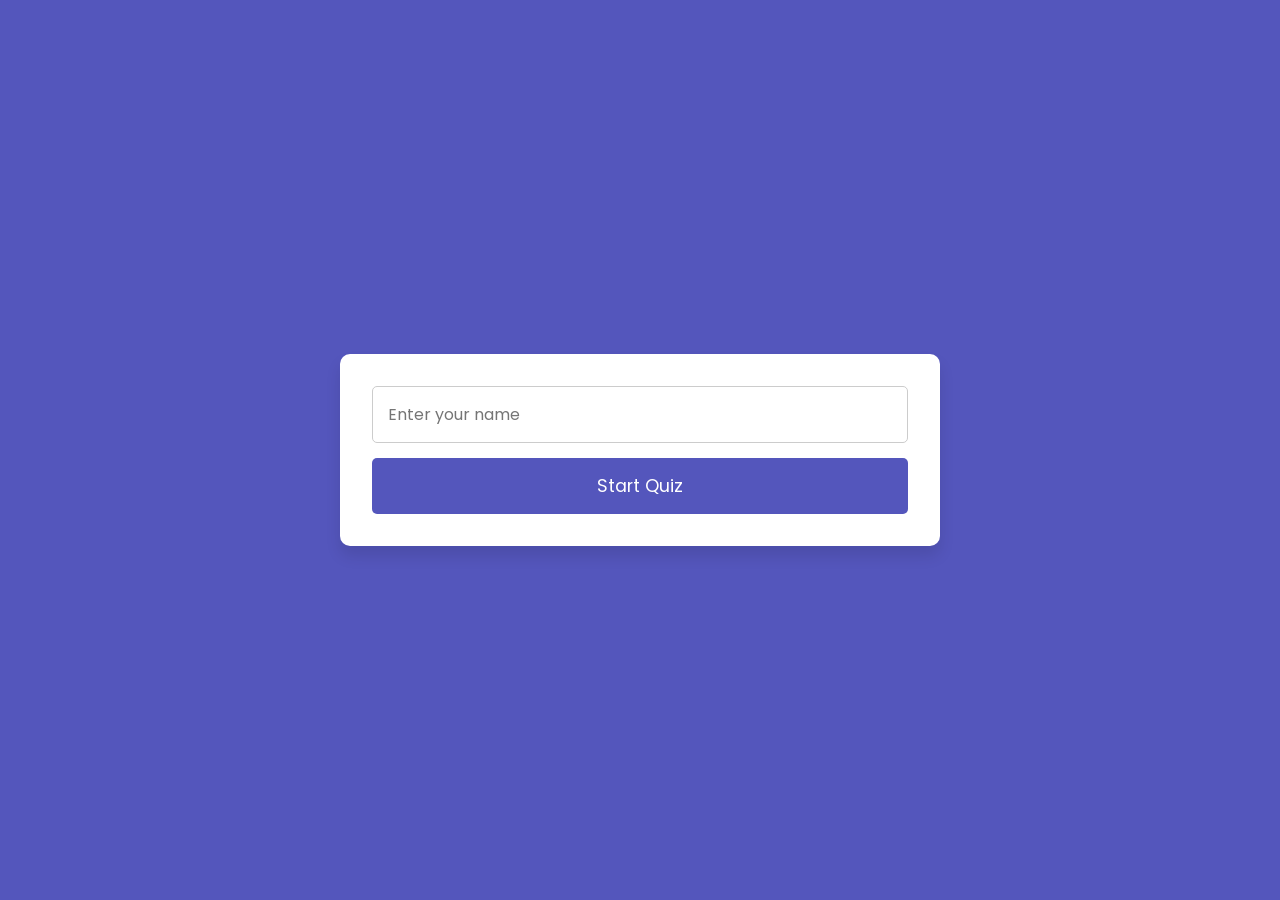
==== index.html @ 9d2011bb "Rename start.html to index.html and update links" ====
<!DOCTYPE html>
<html lang="en">
<head>
    <meta charset="UTF-8">
    <meta name="viewport" content="width=device-width, initial-scale=1.0">
    <meta http-equiv="X-UA-Compatible" content="ie=edge">
    <title>JavaScript Quiz</title>
    
    <!-- style.css -->
    <link rel="stylesheet" href="css/style.css">
</head>
<body>
    <div class="wrapper">
        <div class="welcome_text">
            <form class="welcome_form" name="welcome_form" onsubmit="submitForm(event)">
                <input type="text" name="name" placeholder="Enter your name">
                <button>Start Quiz</button>
            </form>
        </div>
    </div>

    <!-- js -->
    <script src="js/start.js"></script>
</body>
</html>
---- css/style.css ----
@import url('https://fonts.googleapis.com/css2?family=Poppins:wght@400;500;600;700&display=swap');

* {
    margin: 0;
    padding: 0;
    box-sizing: border-box;
    font-family: 'Poppins', sans-serif;
}

body {
    display: flex;
    justify-content: center;
    align-items: center;
    min-height: 100vh;
    background: #5456bc;
}

.wrapper {
    background: #fff;
    border-radius: 10px;
    box-shadow: 0 10px 15px rgba(0, 0, 0, 0.1);
    width: 100%;
    max-width: 600px;
    padding: 2rem;
    margin: 1rem;
}

.welcome_text {
    text-align: center;
}

.welcome_form input {
    width: 100%;
    padding: 15px;
    border: 1px solid #ccc;
    border-radius: 5px;
    margin-bottom: 15px;
    font-size: 1rem;
}

.welcome_form button {
    width: 100%;
    padding: 15px;
    background: #5456bc;
    color: #fff;
    border: none;
    border-radius: 5px;
    font-size: 1.1rem;
    cursor: pointer;
    transition: background 0.3s ease;
}

.welcome_form button:hover {
    background: #3e419b;
}

/* Quiz Page Styles */
.quiz_header {
    display: flex;
    justify-content: space-between;
    align-items: center;
    border-bottom: 1px solid #ddd;
    padding-bottom: 1rem;
    margin-bottom: 1.5rem;
}

.quiz_user h4 {
    font-size: 1.2rem;
    color: #333;
}

.quiz_timer {
    background: #cce5ff;
    padding: 0.5rem 1rem;
    border-radius: 5px;
    color: #004085;
    font-weight: 600;
}

.question_text {
    font-size: 1.3rem;
    font-weight: 600;
    margin-bottom: 1.5rem;
    color: #333;
}

.option_group {
    list-style: none;
}

.option {
    background: aliceblue;
    border: 1px solid #84c5fe;
    border-radius: 5px;
    padding: 12px 15px;
    margin-bottom: 10px;
    cursor: pointer;
    transition: all 0.3s ease;
    display: flex;
    justify-content: space-between;
    align-items: center;
}

.option:hover {
    background: #e2e6ea;
    border-color: #adb5bd;
}

.option.correct {
    background: #d4edda;
    border-color: #c3e6cb;
    color: #155724;
}

.option.incorrect {
    background: #f8d7da;
    border-color: #f5c6cb;
    color: #721c24;
}

.option.disabled {
    pointer-events: none;
}

.btn-next {
    display: block;
    /* Show automatically for now, or hide and show when answered */
    width: 100%;
    padding: 12px;
    background: #5456bc;
    color: white;
    border: none;
    border-radius: 5px;
    font-size: 1rem;
    cursor: pointer;
    margin-top: 1rem;
    opacity: 0.6;
    pointer-events: none;
}

.btn-next.active {
    opacity: 1;
    pointer-events: auto;
}

/* End Page Styles */
.award_icon {
    font-size: 5rem;
    color: #5456bc;
    display: block;
    text-align: center;
    margin-bottom: 1rem;
}

.username {
    text-align: center;
    font-size: 2rem;
    margin-bottom: 0.5rem;
    text-transform: capitalize;
}

.userpoints,
.usertime {
    text-align: center;
    font-size: 1.2rem;
    margin: 0.5rem 0;
    color: #555;
}

.points,
.time_taken {
    font-weight: bold;
    color: #5456bc;
}

.hidden {
    display: none;
}

.btn-play-again {
    width: 100%;
    padding: 15px;
    background: #5456bc;
    color: #fff;
    border: none;
    border-radius: 5px;
    font-size: 1.1rem;
    cursor: pointer;
    margin-top: 20px;
    transition: background 0.3s ease;
}

.btn-play-again:hover {
    background: #3e419b;
}
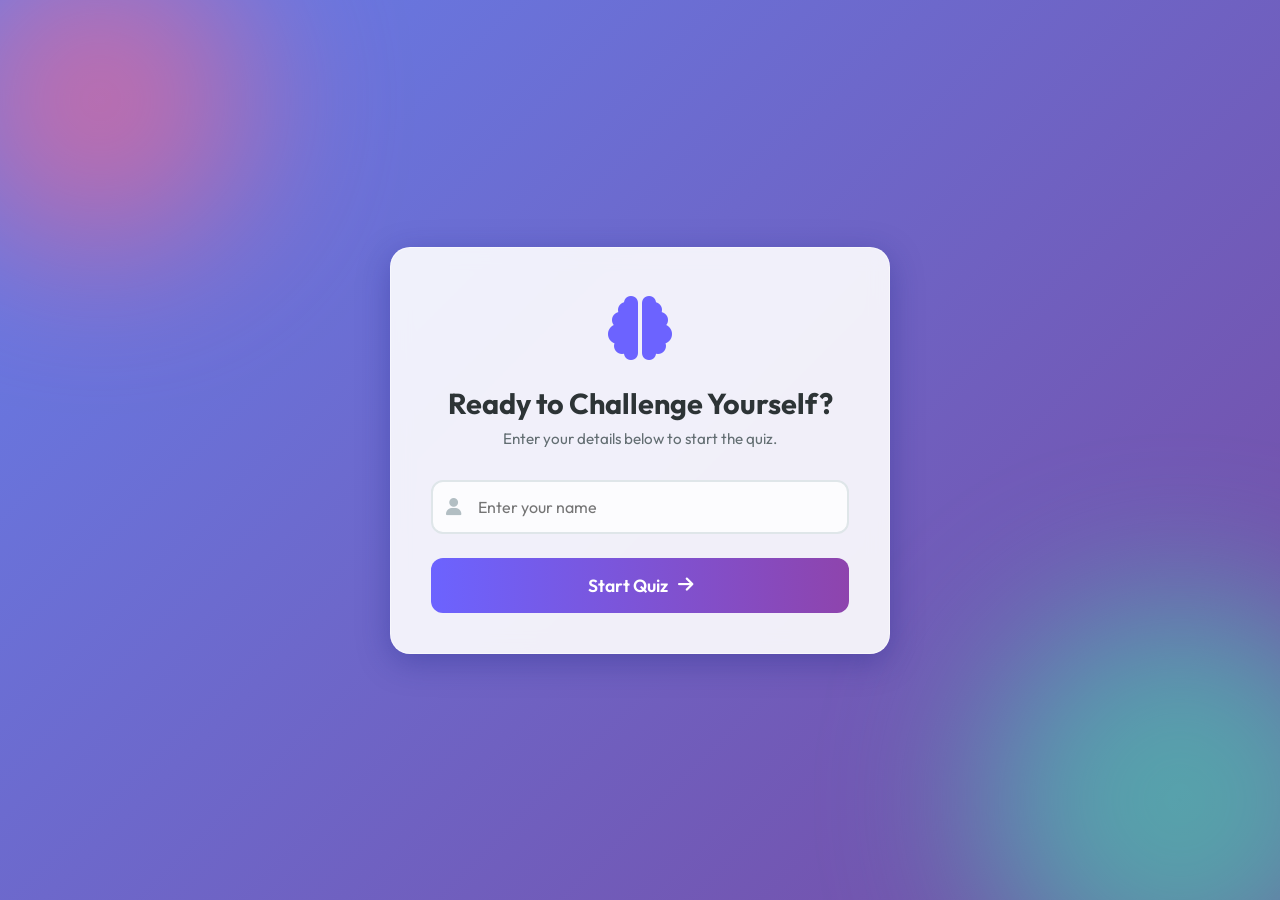
==== commit 0123d556: "feat: Premium UI overhaul and deployment workflow" ====
--- a/index.html
+++ b/index.html
@@ -1,20 +1,35 @@
 <!DOCTYPE html>
 <html lang="en">
+
 <head>
     <meta charset="UTF-8">
     <meta name="viewport" content="width=device-width, initial-scale=1.0">
     <meta http-equiv="X-UA-Compatible" content="ie=edge">
-    <title>JavaScript Quiz</title>
-    
+    <title>JavaScript Quiz | Premium Edition</title>
+
+    <!-- FontAwesome -->
+    <link rel="stylesheet" href="https://cdnjs.cloudflare.com/ajax/libs/font-awesome/6.4.0/css/all.min.css"
+        integrity="sha512-iecdLmaskl7CVkqkXNQ/ZH/XLlvWZOJyj7Yy7tcenmpD1ypASozpmT/E0iPtmFIB46ZmdtAc9eNBvH0H/ZpiBw=="
+        crossorigin="anonymous" referrerpolicy="no-referrer" />
     <!-- style.css -->
     <link rel="stylesheet" href="css/style.css">
 </head>
+
 <body>
-    <div class="wrapper">
+    <div class="background-animation"></div>
+    <div class="wrapper glass-card">
         <div class="welcome_text">
+            <div class="logo-area">
+                <i class="fas fa-brain"></i>
+            </div>
+            <h1>Ready to Challenge Yourself?</h1>
+            <p>Enter your details below to start the quiz.</p>
             <form class="welcome_form" name="welcome_form" onsubmit="submitForm(event)">
-                <input type="text" name="name" placeholder="Enter your name">
-                <button>Start Quiz</button>
+                <div class="input-group">
+                    <i class="fas fa-user"></i>
+                    <input type="text" name="name" placeholder="Enter your name" required autocomplete="off">
+                </div>
+                <button type="submit" class="btn-start">Start Quiz <i class="fas fa-arrow-right"></i></button>
             </form>
         </div>
     </div>
@@ -22,4 +37,5 @@
     <!-- js -->
     <script src="js/start.js"></script>
 </body>
+
 </html>
--- a/css/style.css
+++ b/css/style.css
@@ -1,10 +1,20 @@
-@import url('https://fonts.googleapis.com/css2?family=Poppins:wght@400;500;600;700&display=swap');
+@import url('https://fonts.googleapis.com/css2?family=Outfit:wght@300;400;500;600;700&display=swap');
+
+:root {
+    --primary-color: #6C63FF;
+    --secondary-color: #FF6584;
+    --text-color: #2D3436;
+    --bg-gradient: linear-gradient(135deg, #667eea 0%, #764ba2 100%);
+    --glass-bg: rgba(255, 255, 255, 0.9);
+    --glass-border: rgba(255, 255, 255, 0.5);
+    --shadow: 0 8px 32px 0 rgba(31, 38, 135, 0.37);
+}
 
 * {
     margin: 0;
     padding: 0;
     box-sizing: border-box;
-    font-family: 'Poppins', sans-serif;
+    font-family: 'Outfit', sans-serif;
 }
 
 body {
@@ -12,46 +22,185 @@
     justify-content: center;
     align-items: center;
     min-height: 100vh;
-    background: #5456bc;
-}
-
-.wrapper {
-    background: #fff;
-    border-radius: 10px;
-    box-shadow: 0 10px 15px rgba(0, 0, 0, 0.1);
+    background: var(--bg-gradient);
+    overflow-x: hidden;
+    position: relative;
+}
+
+/* Background Animation */
+.background-animation {
+    position: absolute;
+    top: 0;
+    left: 0;
     width: 100%;
-    max-width: 600px;
-    padding: 2rem;
+    height: 100%;
+    overflow: hidden;
+    z-index: -1;
+}
+
+.background-animation::before,
+.background-animation::after {
+    content: '';
+    position: absolute;
+    border-radius: 50%;
+    filter: blur(80px);
+    opacity: 0.6;
+    animation: float 10s infinite alternate;
+}
+
+.background-animation::before {
+    width: 300px;
+    height: 300px;
+    background: #FF6584;
+    top: -50px;
+    left: -50px;
+}
+
+.background-animation::after {
+    width: 400px;
+    height: 400px;
+    background: #43D9AD;
+    bottom: -100px;
+    right: -100px;
+    animation-delay: -5s;
+}
+
+@keyframes float {
+    0% {
+        transform: translate(0, 0);
+    }
+
+    100% {
+        transform: translate(30px, 50px);
+    }
+}
+
+/* Glass Card */
+.wrapper.glass-card {
+    background: var(--glass-bg);
+    backdrop-filter: blur(10px);
+    -webkit-backdrop-filter: blur(10px);
+    border-radius: 20px;
+    border: 1px solid var(--glass-border);
+    box-shadow: var(--shadow);
+    width: 90%;
+    max-width: 500px;
+    padding: 2.5rem;
     margin: 1rem;
-}
-
+    animation: fadeIn 0.8s ease-out;
+}
+
+@keyframes fadeIn {
+    from {
+        opacity: 0;
+        transform: translateY(20px);
+    }
+
+    to {
+        opacity: 1;
+        transform: translateY(0);
+    }
+}
+
+/* Welcome Page */
 .welcome_text {
     text-align: center;
 }
 
+.logo-area {
+    font-size: 4rem;
+    color: var(--primary-color);
+    margin-bottom: 1rem;
+    animation: bounce 2s infinite;
+}
+
+@keyframes bounce {
+
+    0%,
+    100% {
+        transform: translateY(0);
+    }
+
+    50% {
+        transform: translateY(-10px);
+    }
+}
+
+.welcome_text h1 {
+    font-size: 1.8rem;
+    margin-bottom: 0.5rem;
+    color: var(--text-color);
+}
+
+.welcome_text p {
+    color: #636e72;
+    margin-bottom: 2rem;
+    font-size: 0.95rem;
+}
+
+.input-group {
+    position: relative;
+    margin-bottom: 1.5rem;
+}
+
+.input-group i {
+    position: absolute;
+    left: 15px;
+    top: 50%;
+    transform: translateY(-50%);
+    color: #b2bec3;
+    font-size: 1.1rem;
+    transition: color 0.3s;
+}
+
 .welcome_form input {
     width: 100%;
-    padding: 15px;
-    border: 1px solid #ccc;
-    border-radius: 5px;
-    margin-bottom: 15px;
+    padding: 15px 15px 15px 45px;
+    border: 2px solid #dfe6e9;
+    border-radius: 12px;
     font-size: 1rem;
-}
-
+    outline: none;
+    transition: all 0.3s ease;
+    background: rgba(255, 255, 255, 0.8);
+}
+
+.welcome_form input:focus {
+    border-color: var(--primary-color);
+    box-shadow: 0 0 0 4px rgba(108, 99, 255, 0.1);
+}
+
+.welcome_form input:focus+i {
+    color: var(--primary-color);
+}
+
+.btn-start,
 .welcome_form button {
+    /* Backwards compatibility selector */
     width: 100%;
-    padding: 15px;
-    background: #5456bc;
+    padding: 16px;
+    background: linear-gradient(to right, var(--primary-color), #8e44ad);
     color: #fff;
     border: none;
-    border-radius: 5px;
+    border-radius: 12px;
     font-size: 1.1rem;
+    font-weight: 600;
     cursor: pointer;
-    transition: background 0.3s ease;
-}
-
+    transition: transform 0.2s, box-shadow 0.2s;
+    display: flex;
+    justify-content: center;
+    align-items: center;
+    gap: 10px;
+}
+
+.btn-start:hover,
 .welcome_form button:hover {
-    background: #3e419b;
+    transform: translateY(-2px);
+    box-shadow: 0 5px 15px rgba(108, 99, 255, 0.4);
+}
+
+.btn-start:active,
+.welcome_form button:active {
+    transform: translateY(0);
 }
 
 /* Quiz Page Styles */
@@ -59,137 +208,206 @@
     display: flex;
     justify-content: space-between;
     align-items: center;
-    border-bottom: 1px solid #ddd;
+    border-bottom: 2px solid #f1f2f6;
     padding-bottom: 1rem;
     margin-bottom: 1.5rem;
 }
 
 .quiz_user h4 {
-    font-size: 1.2rem;
-    color: #333;
+    font-size: 1.1rem;
+    color: #2d3436;
+    font-weight: 600;
 }
 
 .quiz_timer {
-    background: #cce5ff;
-    padding: 0.5rem 1rem;
-    border-radius: 5px;
-    color: #004085;
+    background: #fff0f3;
+    padding: 0.6rem 1.2rem;
+    border-radius: 8px;
+    color: var(--secondary-color);
+    font-weight: 700;
+    display: flex;
+    align-items: center;
+    gap: 8px;
+    box-shadow: inset 0 2px 4px rgba(0, 0, 0, 0.05);
+}
+
+.question_text {
+    font-size: 1.4rem;
     font-weight: 600;
-}
-
-.question_text {
-    font-size: 1.3rem;
-    font-weight: 600;
-    margin-bottom: 1.5rem;
-    color: #333;
+    margin-bottom: 2rem;
+    color: var(--text-color);
+    line-height: 1.4;
 }
 
 .option_group {
-    list-style: none;
+    display: flex;
+    flex-direction: column;
+    gap: 12px;
 }
 
 .option {
-    background: aliceblue;
-    border: 1px solid #84c5fe;
-    border-radius: 5px;
-    padding: 12px 15px;
-    margin-bottom: 10px;
+    background: #f8f9fa;
+    border: 2px solid transparent;
+    border-radius: 12px;
+    padding: 16px 20px;
     cursor: pointer;
     transition: all 0.3s ease;
     display: flex;
     justify-content: space-between;
     align-items: center;
+    font-weight: 500;
+    color: #2d3436;
+    position: relative;
+    overflow: hidden;
 }
 
 .option:hover {
-    background: #e2e6ea;
-    border-color: #adb5bd;
+    background: #eef1f5;
+    transform: translateX(5px);
 }
 
 .option.correct {
-    background: #d4edda;
-    border-color: #c3e6cb;
-    color: #155724;
+    background: #e3f9e5;
+    border-color: #2ecc71;
+    color: #218c53;
 }
 
 .option.incorrect {
-    background: #f8d7da;
-    border-color: #f5c6cb;
-    color: #721c24;
+    background: #ffe3e6;
+    border-color: #ff7675;
+    color: #d63031;
+    animation: shake 0.4s;
+}
+
+@keyframes shake {
+
+    0%,
+    100% {
+        transform: translateX(0);
+    }
+
+    25% {
+        transform: translateX(-5px);
+    }
+
+    75% {
+        transform: translateX(5px);
+    }
 }
 
 .option.disabled {
     pointer-events: none;
+    opacity: 0.7;
 }
 
 .btn-next {
-    display: block;
-    /* Show automatically for now, or hide and show when answered */
     width: 100%;
-    padding: 12px;
-    background: #5456bc;
+    padding: 16px;
+    background: var(--primary-color);
     color: white;
     border: none;
-    border-radius: 5px;
+    border-radius: 12px;
     font-size: 1rem;
+    font-weight: 600;
     cursor: pointer;
-    margin-top: 1rem;
-    opacity: 0.6;
+    margin-top: 1.5rem;
+    opacity: 0;
+    transform: translateY(10px);
+    transition: all 0.3s ease;
     pointer-events: none;
 }
 
 .btn-next.active {
     opacity: 1;
+    transform: translateY(0);
     pointer-events: auto;
 }
 
 /* End Page Styles */
 .award_icon {
-    font-size: 5rem;
-    color: #5456bc;
+    font-size: 6rem;
+    color: #f1c40f;
     display: block;
     text-align: center;
-    margin-bottom: 1rem;
+    margin-bottom: 1.5rem;
+    animation: popIn 0.6s cubic-bezier(0.175, 0.885, 0.32, 1.275);
+}
+
+@keyframes popIn {
+    from {
+        transform: scale(0);
+        opacity: 0;
+    }
+
+    to {
+        transform: scale(1);
+        opacity: 1;
+    }
 }
 
 .username {
     text-align: center;
-    font-size: 2rem;
+    font-size: 2.2rem;
     margin-bottom: 0.5rem;
+    color: var(--text-color);
     text-transform: capitalize;
+}
+
+.score-card {
+    background: #f8f9fa;
+    border-radius: 12px;
+    padding: 1.5rem;
+    margin: 1.5rem 0;
+    text-align: center;
 }
 
 .userpoints,
 .usertime {
-    text-align: center;
-    font-size: 1.2rem;
+    font-size: 1.1rem;
+    color: #636e72;
     margin: 0.5rem 0;
-    color: #555;
 }
 
 .points,
 .time_taken {
-    font-weight: bold;
-    color: #5456bc;
-}
-
-.hidden {
-    display: none;
+    font-weight: 800;
+    color: var(--primary-color);
+    font-size: 1.3rem;
 }
 
 .btn-play-again {
     width: 100%;
-    padding: 15px;
-    background: #5456bc;
+    padding: 16px;
+    background: var(--primary-color);
     color: #fff;
     border: none;
-    border-radius: 5px;
+    border-radius: 12px;
     font-size: 1.1rem;
+    font-weight: 600;
     cursor: pointer;
-    margin-top: 20px;
-    transition: background 0.3s ease;
+    transition: all 0.3s ease;
+    display: flex;
+    justify-content: center;
+    align-items: center;
+    gap: 10px;
 }
 
 .btn-play-again:hover {
-    background: #3e419b;
+    background: #5f55e0;
+    transform: translateY(-2px);
+    box-shadow: 0 5px 15px rgba(108, 99, 255, 0.4);
+}
+
+/* Responsive */
+@media (max-width: 500px) {
+    .wrapper.glass-card {
+        margin: 0;
+        width: 100%;
+        min-height: 100vh;
+        border-radius: 0;
+        border: none;
+        display: flex;
+        flex-direction: column;
+        justify-content: center;
+    }
 }
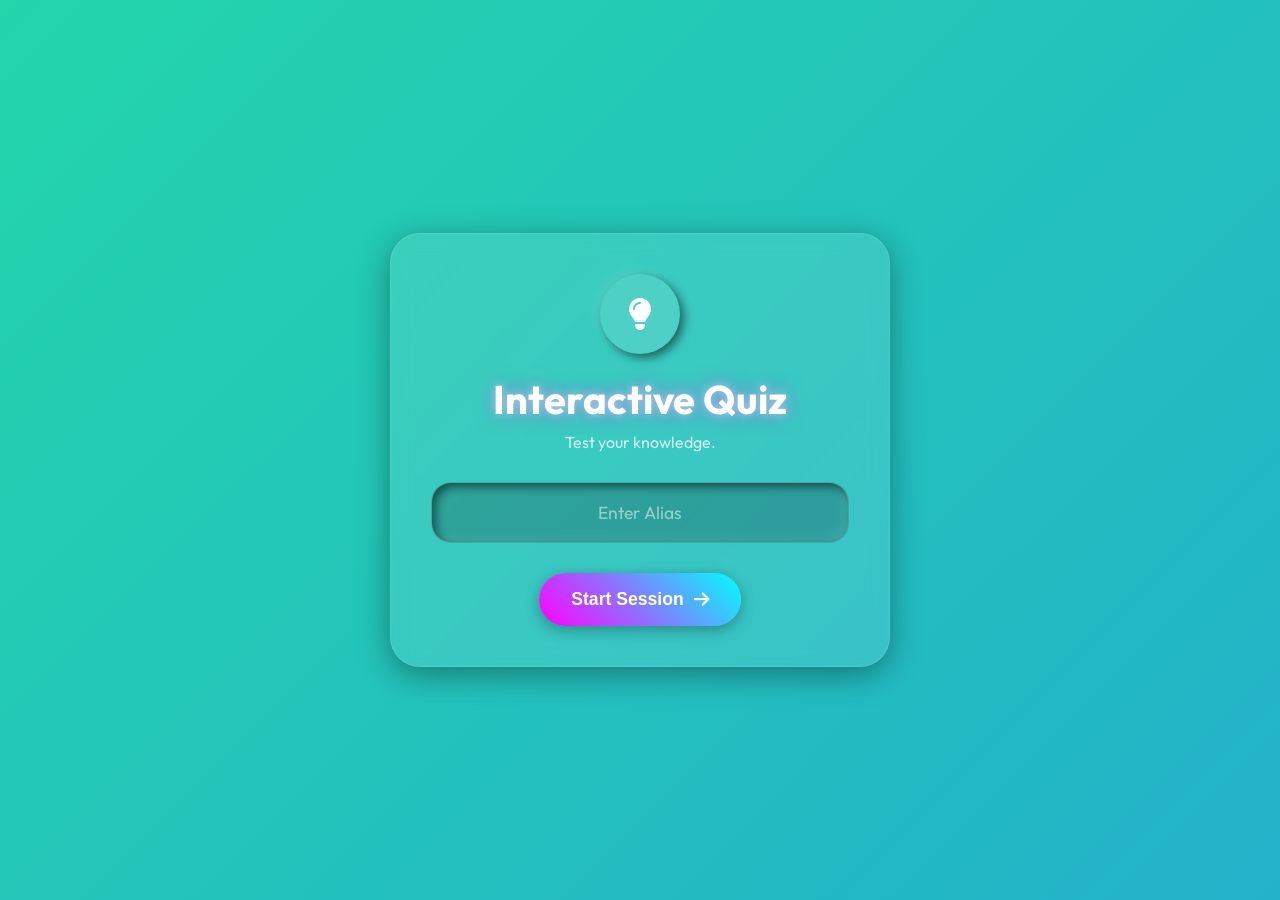
==== commit c5565e1d: "feat(ui): implement party theme and refactor" ====
--- a/index.html
+++ b/index.html
@@ -4,38 +4,139 @@
 <head>
     <meta charset="UTF-8">
     <meta name="viewport" content="width=device-width, initial-scale=1.0">
-    <meta http-equiv="X-UA-Compatible" content="ie=edge">
-    <title>JavaScript Quiz | Premium Edition</title>
-
-    <!-- FontAwesome -->
-    <link rel="stylesheet" href="https://cdnjs.cloudflare.com/ajax/libs/font-awesome/6.4.0/css/all.min.css"
-        integrity="sha512-iecdLmaskl7CVkqkXNQ/ZH/XLlvWZOJyj7Yy7tcenmpD1ypASozpmT/E0iPtmFIB46ZmdtAc9eNBvH0H/ZpiBw=="
-        crossorigin="anonymous" referrerpolicy="no-referrer" />
-    <!-- style.css -->
+    <title>NeuQuiz | Premium Edition</title>
+    <!-- Fonts -->
+    <link href="https://fonts.googleapis.com/css2?family=Outfit:wght@300;400;500;700&display=swap" rel="stylesheet">
+    <!-- Icons -->
+    <link rel="stylesheet" href="https://cdnjs.cloudflare.com/ajax/libs/font-awesome/6.4.0/css/all.min.css" />
+    <!-- Styles -->
     <link rel="stylesheet" href="css/style.css">
 </head>
 
 <body>
-    <div class="background-animation"></div>
-    <div class="wrapper glass-card">
-        <div class="welcome_text">
-            <div class="logo-area">
-                <i class="fas fa-brain"></i>
+
+    <div class="background-mesh"></div>
+
+    <main class="app-container">
+
+        <!-- View 1: Start Screen -->
+        <section id="view-start" class="view active-view">
+            <div class="glass-card entrance-card">
+                <div class="logo-area">
+                    <div class="neu-icon-large">
+                        <i class="fas fa-lightbulb"></i>
+                    </div>
+                    <h1>Interactive Quiz</h1>
+                    <p>Test your knowledge.</p>
+                </div>
+
+                <div class="input-area">
+                    <div class="neu-input-group">
+                        <input type="text" id="username" placeholder="Enter Alias" autocomplete="off">
+                        <span class="focus-border"></span>
+                    </div>
+                </div>
+
+                <button id="btn-start" class="neu-btn primary">
+                    <span>Start Session</span>
+                    <i class="fas fa-arrow-right"></i>
+                </button>
             </div>
-            <h1>Ready to Challenge Yourself?</h1>
-            <p>Enter your details below to start the quiz.</p>
-            <form class="welcome_form" name="welcome_form" onsubmit="submitForm(event)">
-                <div class="input-group">
-                    <i class="fas fa-user"></i>
-                    <input type="text" name="name" placeholder="Enter your name" required autocomplete="off">
+        </section>
+
+        <!-- View 2: Quiz HUD & Question -->
+        <section id="view-quiz" class="view hidden">
+            <!-- Header / HUD -->
+            <header class="quiz-header glass-bar">
+                <div class="brand">
+                    <i class="fas fa-lightbulb"></i>
+                    <span>Interactive Quiz</span>
                 </div>
-                <button type="submit" class="btn-start">Start Quiz <i class="fas fa-arrow-right"></i></button>
-            </form>
-        </div>
-    </div>
 
-    <!-- js -->
-    <script src="js/start.js"></script>
+                <div class="timer-container">
+                    <svg class="timer-svg" viewBox="0 0 100 100">
+                        <circle class="timer-bg" cx="50" cy="50" r="45"></circle>
+                        <circle class="timer-progress" cx="50" cy="50" r="45"></circle>
+                    </svg>
+                    <span id="timer-text">30</span>
+                </div>
+
+                <div class="score-pill neu-inset">
+                    <span class="label">Score</span>
+                    <span id="score-val">0</span>
+                </div>
+            </header>
+
+            <div class="quiz-content">
+                <div class="question-card glass-card">
+                    <div class="progress-indicator">
+                        <span id="q-current">1</span>
+                        <span class="divider">/</span>
+                        <span id="q-total">30</span>
+                    </div>
+                    <h2 id="question-text">Loading Question...</h2>
+                </div>
+
+                <div class="options-grid" id="options-container">
+                    <!-- Options injected here -->
+                </div>
+            </div>
+
+            <footer class="quiz-footer">
+                <button id="btn-next" class="neu-btn secondary hidden">
+                    <span>Next Question</span>
+                    <i class="fas fa-chevron-right"></i>
+                </button>
+            </footer>
+        </section>
+
+        <!-- View 3: Leaderboard -->
+        <section id="view-leaderboard" class="view hidden">
+            <div class="glass-card wide-card">
+                <div class="result-header">
+                    <div class="neu-icon-large success-glow">
+                        <i class="fas fa-trophy"></i>
+                    </div>
+                    <h2>Session Complete</h2>
+                    <p class="subtitle">Great effort, <span id="final-user">Player</span></p>
+                </div>
+
+                <div class="stats-row">
+                    <div class="stat-box neu-inset">
+                        <span class="label">Total Score</span>
+                        <span class="value" id="final-score">0</span>
+                    </div>
+                    <div class="stat-box neu-inset">
+                        <span class="label">Accuracy</span>
+                        <span class="value" id="final-accuracy">0%</span>
+                    </div>
+                    <div class="stat-box neu-inset">
+                        <span class="label">Time Bonus</span>
+                        <span class="value" id="final-timebonus">0</span>
+                    </div>
+                </div>
+
+                <div class="leaderboard-list neu-inset-deep">
+                    <h3>Top Performers</h3>
+                    <ul id="leaderboard-list">
+                        <!-- List items injected -->
+                    </ul>
+                </div>
+
+                <div class="action-row">
+                    <button id="btn-restart" class="neu-btn primary">
+                        <i class="fas fa-redo"></i>
+                        <span>Replay</span>
+                    </button>
+                </div>
+            </div>
+        </section>
+
+    </main>
+
+    <!-- Unified Logic -->
+    <script src="js/questions.js"></script>
+    <script src="js/app.js"></script>
 </body>
 
 </html>
--- a/css/style.css
+++ b/css/style.css
@@ -1,413 +1,673 @@
-@import url('https://fonts.googleapis.com/css2?family=Outfit:wght@300;400;500;600;700&display=swap');
-
 :root {
-    --primary-color: #6C63FF;
-    --secondary-color: #FF6584;
-    --text-color: #2D3436;
-    --bg-gradient: linear-gradient(135deg, #667eea 0%, #764ba2 100%);
-    --glass-bg: rgba(255, 255, 255, 0.9);
-    --glass-border: rgba(255, 255, 255, 0.5);
-    --shadow: 0 8px 32px 0 rgba(31, 38, 135, 0.37);
+    /* Palette: Soft Modern/Future */
+    --bg-color: #e0e5ec;
+    --text-main: #4a5568;
+    --text-light: #a0aec0;
+
+    --primary: #667eea;
+    --primary-dark: #5a67d8;
+    --accent: #f687b3;
+
+    --success: #48bb78;
+    --danger: #f56565;
+
+    /* Neumorphism Shadows */
+    --shadow-light: -9px -9px 16px rgba(255, 255, 255, 0.6);
+    --shadow-dark: 9px 9px 16px rgba(163, 177, 198, 0.6);
+    --shadow-inset: inset 6px 6px 10px 0 rgba(163, 177, 198, 0.7),
+        inset -6px -6px 10px 0 rgba(255, 255, 255, 0.8);
+
+    /* Glass */
+    --glass-bg: rgba(255, 255, 255, 0.35);
+    --glass-border: 1px solid rgba(255, 255, 255, 0.4);
+    --glass-blur: blur(12px);
+
+    /* Font */
+    --font-stack: 'Outfit', sans-serif;
 }
 
 * {
     margin: 0;
     padding: 0;
     box-sizing: border-box;
-    font-family: 'Outfit', sans-serif;
+    user-select: none;
+    -webkit-tap-highlight-color: transparent;
 }
 
 body {
+    font-family: var(--font-stack);
+    background-color: var(--bg-color);
+    color: var(--text-main);
+    overflow: hidden;
+    /* App feel */
+    height: 100vh;
     display: flex;
     justify-content: center;
     align-items: center;
-    min-height: 100vh;
-    background: var(--bg-gradient);
-    overflow-x: hidden;
-    position: relative;
-}
-
-/* Background Animation */
-.background-animation {
-    position: absolute;
+}
+
+/* Background Mesh */
+.background-mesh {
+    position: fixed;
     top: 0;
     left: 0;
     width: 100%;
     height: 100%;
+    z-index: -1;
+    background: radial-gradient(circle at 10% 20%, rgba(102, 126, 234, 0.15) 0%, transparent 40%),
+        radial-gradient(circle at 90% 80%, rgba(246, 135, 179, 0.15) 0%, transparent 40%);
+    pointer-events: none;
+}
+
+/* --- Common Components --- */
+
+/* Neumorphic Button */
+.neu-btn {
+    border: none;
+    outline: none;
+    background: var(--bg-color);
+    box-shadow: var(--shadow-dark), var(--shadow-light);
+    border-radius: 50px;
+    padding: 16px 32px;
+    font-size: 1.1rem;
+    font-weight: 600;
+    color: var(--primary);
+    cursor: pointer;
+    transition: all 0.3s cubic-bezier(0.4, 0, 0.2, 1);
+    display: inline-flex;
+    align-items: center;
+    justify-content: center;
+    gap: 10px;
+    position: relative;
     overflow: hidden;
-    z-index: -1;
-}
-
-.background-animation::before,
-.background-animation::after {
-    content: '';
+}
+
+.neu-btn:hover {
+    transform: translateY(-2px);
+    color: var(--primary-dark);
+}
+
+.neu-btn:active {
+    box-shadow: var(--shadow-inset);
+    transform: translateY(1px);
+}
+
+.neu-btn.primary {
+    color: var(--primary);
+}
+
+.neu-btn.secondary {
+    font-size: 1rem;
+    padding: 14px 28px;
+}
+
+/* Neumorphic Input */
+.neu-input-group {
+    position: relative;
+    width: 100%;
+}
+
+.neu-input-group input {
+    width: 100%;
+    padding: 18px 24px;
+    border-radius: 20px;
+    border: none;
+    background: var(--bg-color);
+    box-shadow: var(--shadow-inset);
+    color: var(--text-main);
+    font-family: var(--font-stack);
+    font-size: 1.1rem;
+    outline: none;
+    text-align: center;
+    transition: all 0.3s ease;
+}
+
+.neu-input-group input::placeholder {
+    color: var(--text-light);
+}
+
+.neu-input-group input:focus {
+    box-shadow: inset 4px 4px 8px rgba(163, 177, 198, 0.6),
+        inset -4px -4px 8px rgba(255, 255, 255, 0.8),
+        0 0 0 2px rgba(102, 126, 234, 0.1);
+}
+
+/* Glass Card */
+.glass-card {
+    background: var(--glass-bg);
+    backdrop-filter: var(--glass-blur);
+    -webkit-backdrop-filter: var(--glass-blur);
+    border: var(--glass-border);
+    border-radius: 30px;
+    box-shadow: 0 20px 40px rgba(0, 0, 0, 0.05);
+    /* Soft float */
+    padding: 40px;
+    text-align: center;
+    width: 100%;
+    max-width: 500px;
+}
+
+.neu-inset {
+    border-radius: 12px;
+    background: var(--bg-color);
+    box-shadow: var(--shadow-inset);
+    padding: 15px;
+    text-align: center;
+}
+
+/* Icons container */
+.neu-icon-large {
+    width: 80px;
+    height: 80px;
+    border-radius: 50%;
+    background: var(--bg-color);
+    box-shadow: var(--shadow-dark), var(--shadow-light);
+    display: flex;
+    align-items: center;
+    justify-content: center;
+    font-size: 2rem;
+    color: var(--primary);
+    margin: 0 auto 20px;
+}
+
+.success-glow {
+    color: var(--success);
+    text-shadow: 0 0 15px rgba(72, 187, 120, 0.4);
+}
+
+/* --- Layout Managers --- */
+
+.app-container {
+    width: 100vw;
+    height: 100vh;
+    position: relative;
+    display: flex;
+    justify-content: center;
+    align-items: center;
+}
+
+.view {
     position: absolute;
+    width: 100%;
+    height: 100%;
+    display: flex;
+    flex-direction: column;
+    align-items: center;
+    justify-content: center;
+    opacity: 0;
+    pointer-events: none;
+    transition: opacity 0.4s ease;
+    z-index: 0;
+    padding: 20px;
+}
+
+.view.active-view {
+    opacity: 1;
+    pointer-events: all;
+    z-index: 10;
+}
+
+.hidden {
+    display: none !important;
+}
+
+/* --- Specific Views --- */
+
+/* Start View */
+.entrance-card h1 {
+    font-size: 2.5rem;
+    margin-bottom: 0.5rem;
+    background: linear-gradient(135deg, var(--primary), var(--accent));
+    -webkit-background-clip: text;
+    background-clip: text;
+    -webkit-text-fill-color: transparent;
+}
+
+.entrance-card p {
+    color: var(--text-light);
+    margin-bottom: 30px;
+}
+
+.input-area {
+    margin-bottom: 30px;
+}
+
+/* Quiz View */
+#view-quiz {
+    justify-content: flex-start;
+    padding-top: 80px;
+    /* Space for Header */
+}
+
+.quiz-header {
+    position: absolute;
+    top: 20px;
+    left: 50%;
+    transform: translateX(-50%);
+    width: 90%;
+    max-width: 800px;
+    padding: 15px 30px;
+    border-radius: 50px;
+    background: var(--glass-bg);
+    backdrop-filter: var(--glass-blur);
+    border: var(--glass-border);
+    display: flex;
+    justify-content: space-between;
+    align-items: center;
+    z-index: 100;
+}
+
+.brand {
+    display: flex;
+    align-items: center;
+    gap: 10px;
+    font-weight: 700;
+    color: var(--primary);
+}
+
+.score-pill {
+    min-width: 100px;
+    display: flex;
+    justify-content: space-between;
+    padding: 10px 20px;
+}
+
+.timer-container {
+    position: relative;
+    width: 60px;
+    height: 60px;
+}
+
+.timer-svg {
+    width: 100%;
+    height: 100%;
+    transform: rotate(-90deg);
+}
+
+.timer-bg {
+    fill: none;
+    stroke: rgba(0, 0, 0, 0.05);
+    stroke-width: 6;
+}
+
+.timer-progress {
+    fill: none;
+    stroke: var(--primary);
+    stroke-width: 6;
+    stroke-dasharray: 283;
+    stroke-dashoffset: 0;
+    transition: stroke-dashoffset 1s linear, stroke 0.3s ease;
+}
+
+#timer-text {
+    position: absolute;
+    top: 50%;
+    left: 50%;
+    transform: translate(-50%, -50%);
+    font-weight: 700;
+    font-size: 1.1rem;
+    color: var(--text-main);
+}
+
+.quiz-content {
+    width: 100%;
+    max-width: 800px;
+    display: flex;
+    flex-direction: column;
+    gap: 30px;
+    margin-top: 60px;
+    /* Increased from 20px */
+}
+
+.question-card {
+    max-width: 100%;
+    text-align: left;
+    padding: 30px;
+}
+
+.progress-indicator {
+    display: inline-block;
+    font-size: 0.9rem;
+    color: var(--text-light);
+    margin-bottom: 15px;
+    font-weight: 600;
+}
+
+#question-text {
+    font-size: 1.5rem;
+    line-height: 1.4;
+}
+
+.options-grid {
+    display: grid;
+    grid-template-columns: 1fr 1fr;
+    gap: 20px;
+    width: 100%;
+}
+
+.option-card {
+    background: var(--bg-color);
+    box-shadow: var(--shadow-dark), var(--shadow-light);
+    border-radius: 20px;
+    padding: 20px;
+    cursor: pointer;
+    transition: all 0.2s cubic-bezier(0.4, 0, 0.2, 1);
+    position: relative;
+    border: 2px solid transparent;
+    display: flex;
+    align-items: center;
+    justify-content: flex-start;
+}
+
+.option-card:hover {
+    transform: translateY(-3px);
+    color: var(--primary);
+}
+
+.option-card.selected {
+    box-shadow: var(--shadow-inset);
+    border-color: var(--primary);
+    transform: translateY(1px);
+}
+
+.option-card.correct {
+    box-shadow: var(--shadow-inset);
+    border-color: var(--success);
+    color: var(--success);
+}
+
+.option-card.wrong {
+    box-shadow: var(--shadow-inset);
+    border-color: var(--danger);
+    color: var(--danger);
+    opacity: 0.7;
+}
+
+.option-marker {
+    width: 30px;
+    height: 30px;
     border-radius: 50%;
-    filter: blur(80px);
-    opacity: 0.6;
-    animation: float 10s infinite alternate;
-}
-
-.background-animation::before {
-    width: 300px;
-    height: 300px;
-    background: #FF6584;
-    top: -50px;
-    left: -50px;
-}
-
-.background-animation::after {
-    width: 400px;
-    height: 400px;
-    background: #43D9AD;
-    bottom: -100px;
-    right: -100px;
-    animation-delay: -5s;
+    background: rgba(0, 0, 0, 0.05);
+    margin-right: 15px;
+    display: flex;
+    align-items: center;
+    justify-content: center;
+    font-size: 0.8rem;
+    font-weight: 700;
+    transition: all 0.2s ease;
+}
+
+.option-card:hover .option-marker {
+    background: var(--primary);
+    color: #fff;
+}
+
+.option-card.correct .option-marker {
+    background: var(--success);
+    color: #fff;
+}
+
+.option-card.wrong .option-marker {
+    background: var(--danger);
+    color: #fff;
+}
+
+.quiz-footer {
+    width: 100%;
+    max-width: 800px;
+    display: flex;
+    justify-content: flex-end;
+    margin-top: 20px;
+    height: 60px;
+    /* Reserve space */
+}
+
+/* Leaderboard */
+.wide-card {
+    max-width: 700px;
+}
+
+.stats-row {
+    display: flex;
+    justify-content: center;
+    gap: 20px;
+    margin: 30px 0;
+}
+
+.stat-box {
+    flex: 1;
+    display: flex;
+    flex-direction: column;
+    gap: 5px;
+}
+
+.stat-box .label {
+    font-size: 0.8rem;
+    color: var(--text-light);
+}
+
+.stat-box .value {
+    font-size: 1.4rem;
+    font-weight: 700;
+    color: var(--primary);
+}
+
+.leaderboard-list {
+    text-align: left;
+    max-height: 250px;
+    overflow-y: auto;
+    margin-bottom: 30px;
+    padding: 20px;
+}
+
+.leaderboard-list h3 {
+    font-size: 0.9rem;
+    color: var(--text-light);
+    margin-bottom: 10px;
+    text-transform: uppercase;
+    letter-spacing: 1px;
+}
+
+#leaderboard-list {
+    list-style: none;
+}
+
+.lb-item {
+    display: flex;
+    justify-content: space-between;
+    padding: 10px 0;
+    border-bottom: 1px solid rgba(0, 0, 0, 0.05);
+    font-size: 1rem;
+}
+
+.lb-item:last-child {
+    border-bottom: none;
+}
+
+.lb-item.highlight {
+    color: var(--primary);
+    font-weight: 700;
+}
+
+/* Animations */
+@keyframes fadeInUp {
+    from {
+        opacity: 0;
+        transform: translate3d(0, 20px, 0);
+    }
+
+    to {
+        opacity: 1;
+        transform: translate3d(0, 0, 0);
+    }
 }
 
 @keyframes float {
     0% {
-        transform: translate(0, 0);
-    }
-
-    100% {
-        transform: translate(30px, 50px);
-    }
-}
-
-/* Glass Card */
-.wrapper.glass-card {
-    background: var(--glass-bg);
-    backdrop-filter: blur(10px);
-    -webkit-backdrop-filter: blur(10px);
-    border-radius: 20px;
-    border: 1px solid var(--glass-border);
-    box-shadow: var(--shadow);
-    width: 90%;
-    max-width: 500px;
-    padding: 2.5rem;
-    margin: 1rem;
-    animation: fadeIn 0.8s ease-out;
-}
-
-@keyframes fadeIn {
-    from {
-        opacity: 0;
-        transform: translateY(20px);
-    }
-
-    to {
-        opacity: 1;
-        transform: translateY(0);
-    }
-}
-
-/* Welcome Page */
-.welcome_text {
-    text-align: center;
-}
-
-.logo-area {
-    font-size: 4rem;
-    color: var(--primary-color);
-    margin-bottom: 1rem;
-    animation: bounce 2s infinite;
-}
-
-@keyframes bounce {
-
-    0%,
-    100% {
-        transform: translateY(0);
+        transform: translateY(0px);
     }
 
     50% {
         transform: translateY(-10px);
     }
-}
-
-.welcome_text h1 {
-    font-size: 1.8rem;
-    margin-bottom: 0.5rem;
-    color: var(--text-color);
-}
-
-.welcome_text p {
-    color: #636e72;
-    margin-bottom: 2rem;
-    font-size: 0.95rem;
-}
-
-.input-group {
-    position: relative;
-    margin-bottom: 1.5rem;
-}
-
-.input-group i {
-    position: absolute;
-    left: 15px;
-    top: 50%;
-    transform: translateY(-50%);
-    color: #b2bec3;
-    font-size: 1.1rem;
-    transition: color 0.3s;
-}
-
-.welcome_form input {
-    width: 100%;
-    padding: 15px 15px 15px 45px;
-    border: 2px solid #dfe6e9;
-    border-radius: 12px;
-    font-size: 1rem;
-    outline: none;
-    transition: all 0.3s ease;
-    background: rgba(255, 255, 255, 0.8);
-}
-
-.welcome_form input:focus {
-    border-color: var(--primary-color);
-    box-shadow: 0 0 0 4px rgba(108, 99, 255, 0.1);
-}
-
-.welcome_form input:focus+i {
-    color: var(--primary-color);
-}
-
-.btn-start,
-.welcome_form button {
-    /* Backwards compatibility selector */
-    width: 100%;
-    padding: 16px;
-    background: linear-gradient(to right, var(--primary-color), #8e44ad);
+
+    100% {
+        transform: translateY(0px);
+    }
+}
+
+.question-card {
+    animation: fadeInUp 0.6s ease-out;
+}
+
+.option-card {
+    animation: fadeInUp 0.6s ease-out backwards;
+}
+
+.option-card:nth-child(1) {
+    animation-delay: 0.1s;
+}
+
+.option-card:nth-child(2) {
+    animation-delay: 0.2s;
+}
+
+.option-card:nth-child(3) {
+    animation-delay: 0.3s;
+}
+
+.option-card:nth-child(4) {
+    animation-delay: 0.4s;
+}
+
+.neu-icon-large i {
+    animation: float 3s ease-in-out infinite;
+}
+
+/* Responsive */
+@media (max-width: 768px) {
+    .options-grid {
+        grid-template-columns: 1fr;
+    }
+
+    .quiz-header {
+        width: 100%;
+        border-radius: 0;
+        top: 0;
+        left: 0;
+        transform: none;
+        padding: 15px 20px;
+    }
+
+    #view-quiz {
+        padding-top: 100px;
+        /* Ensure space for fixed header */
+        justify-content: center;
+        /* Force center on mobile too */
+    }
+
+    .glass-card {
+        padding: 25px;
+        width: 95%;
+        /* Use full width on mobile */
+    }
+
+    .neu-btn {
+        padding: 14px 24px;
+        /* Slightly smaller touch targets */
+    }
+}
+
+/* --- Party Theme (Dashboard Only) --- */
+#view-start {
+    /* Override Variables for Party Mode */
+    --bg-color: #2D1B4E;
+    --text-main: #FFFFFF;
+    --text-light: #E0E0E0;
+    --primary: #FF00FF;
+    /* Neon Magenta */
+    --primary-dark: #cc00cc;
+    --accent: #00FFFF;
+    /* Neon Cyan */
+
+    /* Dark Mode Neumorphism */
+    --shadow-light: -4px -4px 10px rgba(255, 255, 255, 0.1);
+    --shadow-dark: 4px 4px 10px rgba(0, 0, 0, 0.5);
+    --shadow-inset: inset 4px 4px 10px rgba(0, 0, 0, 0.5), inset -4px -4px 10px rgba(255, 255, 255, 0.1);
+
+    /* Party Background */
+    background: linear-gradient(-45deg, #ee7752, #e73c7e, #23a6d5, #23d5ab);
+    background-size: 400% 400%;
+    animation: gradientBG 15s ease infinite;
+
+    /* Ensure opacity handling works */
+    opacity: 0;
+    transition: opacity 0.4s ease;
+}
+
+#view-start.active-view {
+    opacity: 1;
+}
+
+@keyframes gradientBG {
+    0% {
+        background-position: 0% 50%;
+    }
+
+    50% {
+        background-position: 100% 50%;
+    }
+
+    100% {
+        background-position: 0% 50%;
+    }
+}
+
+/* Party Specific Component Overrides */
+#view-start .entrance-card {
+    background: rgba(255, 255, 255, 0.1);
+    backdrop-filter: blur(10px);
+    border: 1px solid rgba(255, 255, 255, 0.1);
+    box-shadow: 0 8px 32px 0 rgba(0, 0, 0, 0.37);
+}
+
+#view-start h1 {
     color: #fff;
-    border: none;
-    border-radius: 12px;
-    font-size: 1.1rem;
-    font-weight: 600;
-    cursor: pointer;
-    transition: transform 0.2s, box-shadow 0.2s;
-    display: flex;
-    justify-content: center;
-    align-items: center;
-    gap: 10px;
-}
-
-.btn-start:hover,
-.welcome_form button:hover {
-    transform: translateY(-2px);
-    box-shadow: 0 5px 15px rgba(108, 99, 255, 0.4);
-}
-
-.btn-start:active,
-.welcome_form button:active {
-    transform: translateY(0);
-}
-
-/* Quiz Page Styles */
-.quiz_header {
-    display: flex;
-    justify-content: space-between;
-    align-items: center;
-    border-bottom: 2px solid #f1f2f6;
-    padding-bottom: 1rem;
-    margin-bottom: 1.5rem;
-}
-
-.quiz_user h4 {
-    font-size: 1.1rem;
-    color: #2d3436;
-    font-weight: 600;
-}
-
-.quiz_timer {
-    background: #fff0f3;
-    padding: 0.6rem 1.2rem;
-    border-radius: 8px;
-    color: var(--secondary-color);
-    font-weight: 700;
-    display: flex;
-    align-items: center;
-    gap: 8px;
-    box-shadow: inset 0 2px 4px rgba(0, 0, 0, 0.05);
-}
-
-.question_text {
-    font-size: 1.4rem;
-    font-weight: 600;
-    margin-bottom: 2rem;
-    color: var(--text-color);
-    line-height: 1.4;
-}
-
-.option_group {
-    display: flex;
-    flex-direction: column;
-    gap: 12px;
-}
-
-.option {
-    background: #f8f9fa;
-    border: 2px solid transparent;
-    border-radius: 12px;
-    padding: 16px 20px;
-    cursor: pointer;
-    transition: all 0.3s ease;
-    display: flex;
-    justify-content: space-between;
-    align-items: center;
-    font-weight: 500;
-    color: #2d3436;
-    position: relative;
-    overflow: hidden;
-}
-
-.option:hover {
-    background: #eef1f5;
-    transform: translateX(5px);
-}
-
-.option.correct {
-    background: #e3f9e5;
-    border-color: #2ecc71;
-    color: #218c53;
-}
-
-.option.incorrect {
-    background: #ffe3e6;
-    border-color: #ff7675;
-    color: #d63031;
-    animation: shake 0.4s;
-}
-
-@keyframes shake {
-
-    0%,
-    100% {
-        transform: translateX(0);
-    }
-
-    25% {
-        transform: translateX(-5px);
-    }
-
-    75% {
-        transform: translateX(5px);
-    }
-}
-
-.option.disabled {
-    pointer-events: none;
-    opacity: 0.7;
-}
-
-.btn-next {
-    width: 100%;
-    padding: 16px;
-    background: var(--primary-color);
+    text-shadow: 0 0 10px rgba(255, 255, 255, 0.5), 0 0 20px rgba(255, 0, 255, 0.5);
+    background: none;
+    /* Remove previous gradient text */
+    -webkit-text-fill-color: initial;
+}
+
+#view-start p {
+    color: rgba(255, 255, 255, 0.8);
+}
+
+#view-start .neu-input-group input {
+    background: rgba(0, 0, 0, 0.2);
+    color: white;
+    box-shadow: var(--shadow-inset);
+    border: 1px solid rgba(255, 255, 255, 0.1);
+}
+
+#view-start .neu-input-group input::placeholder {
+    color: rgba(255, 255, 255, 0.5);
+}
+
+#view-start .neu-btn.primary {
+    background: linear-gradient(45deg, #FF00FF, #00FFFF);
     color: white;
     border: none;
-    border-radius: 12px;
-    font-size: 1rem;
-    font-weight: 600;
-    cursor: pointer;
-    margin-top: 1.5rem;
-    opacity: 0;
-    transform: translateY(10px);
-    transition: all 0.3s ease;
-    pointer-events: none;
-}
-
-.btn-next.active {
-    opacity: 1;
-    transform: translateY(0);
-    pointer-events: auto;
-}
-
-/* End Page Styles */
-.award_icon {
-    font-size: 6rem;
-    color: #f1c40f;
-    display: block;
-    text-align: center;
-    margin-bottom: 1.5rem;
-    animation: popIn 0.6s cubic-bezier(0.175, 0.885, 0.32, 1.275);
-}
-
-@keyframes popIn {
-    from {
-        transform: scale(0);
-        opacity: 0;
-    }
-
-    to {
-        transform: scale(1);
-        opacity: 1;
-    }
-}
-
-.username {
-    text-align: center;
-    font-size: 2.2rem;
-    margin-bottom: 0.5rem;
-    color: var(--text-color);
-    text-transform: capitalize;
-}
-
-.score-card {
-    background: #f8f9fa;
-    border-radius: 12px;
-    padding: 1.5rem;
-    margin: 1.5rem 0;
-    text-align: center;
-}
-
-.userpoints,
-.usertime {
-    font-size: 1.1rem;
-    color: #636e72;
-    margin: 0.5rem 0;
-}
-
-.points,
-.time_taken {
-    font-weight: 800;
-    color: var(--primary-color);
-    font-size: 1.3rem;
-}
-
-.btn-play-again {
-    width: 100%;
-    padding: 16px;
-    background: var(--primary-color);
+    box-shadow: 0 4px 15px rgba(0, 0, 0, 0.3);
+}
+
+#view-start .neu-btn.primary:hover {
+    transform: translateY(-2px) scale(1.02);
+    box-shadow: 0 6px 20px rgba(0, 255, 255, 0.4);
+}
+
+#view-start .neu-icon-large {
+    background: rgba(255, 255, 255, 0.1);
+    box-shadow: var(--shadow-dark), var(--shadow-light);
     color: #fff;
-    border: none;
-    border-radius: 12px;
-    font-size: 1.1rem;
-    font-weight: 600;
-    cursor: pointer;
-    transition: all 0.3s ease;
-    display: flex;
-    justify-content: center;
-    align-items: center;
-    gap: 10px;
-}
-
-.btn-play-again:hover {
-    background: #5f55e0;
-    transform: translateY(-2px);
-    box-shadow: 0 5px 15px rgba(108, 99, 255, 0.4);
-}
-
-/* Responsive */
-@media (max-width: 500px) {
-    .wrapper.glass-card {
-        margin: 0;
-        width: 100%;
-        min-height: 100vh;
-        border-radius: 0;
-        border: none;
-        display: flex;
-        flex-direction: column;
-        justify-content: center;
-    }
 }
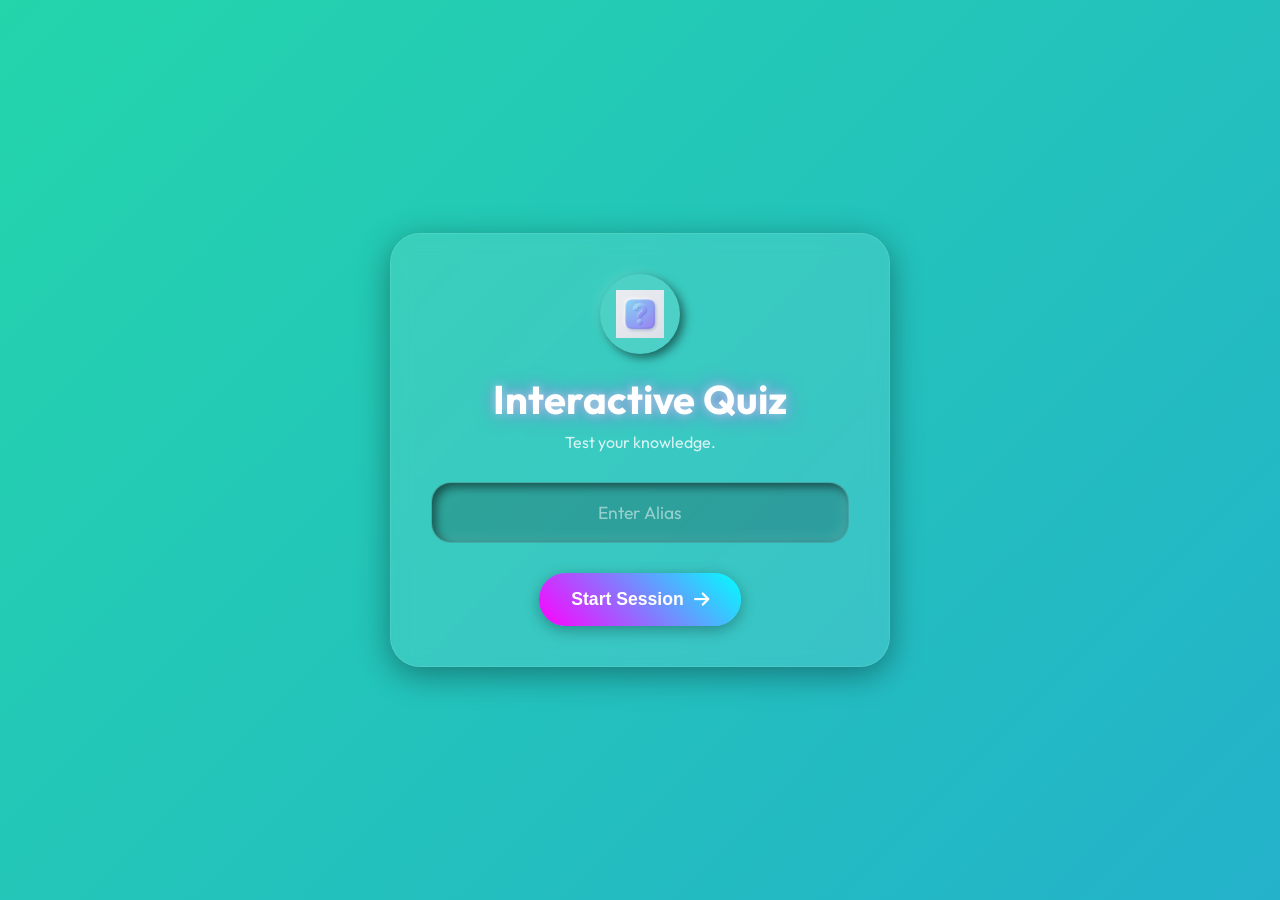
==== commit 1481f38d: "Refactor: Move inline styles to external CSS and added images" ====
--- a/index.html
+++ b/index.html
@@ -4,7 +4,8 @@
 <head>
     <meta charset="UTF-8">
     <meta name="viewport" content="width=device-width, initial-scale=1.0">
-    <title>NeuQuiz | Premium Edition</title>
+    <title>Interactive Quiz | Premium Edition</title>
+    <link rel="icon" href="img/logo.png" type="image/x-icon">
     <!-- Fonts -->
     <link href="https://fonts.googleapis.com/css2?family=Outfit:wght@300;400;500;700&display=swap" rel="stylesheet">
     <!-- Icons -->
@@ -24,7 +25,7 @@
             <div class="glass-card entrance-card">
                 <div class="logo-area">
                     <div class="neu-icon-large">
-                        <i class="fas fa-lightbulb"></i>
+                        <img src="img/logo.png" alt="Quiz Logo">
                     </div>
                     <h1>Interactive Quiz</h1>
                     <p>Test your knowledge.</p>
@@ -49,7 +50,7 @@
             <!-- Header / HUD -->
             <header class="quiz-header glass-bar">
                 <div class="brand">
-                    <i class="fas fa-lightbulb"></i>
+                    <img src="img/logo.png" alt="Logo" class="brand-logo">
                     <span>Interactive Quiz</span>
                 </div>
 
--- a/css/style.css
+++ b/css/style.css
@@ -30,6 +30,7 @@
     margin: 0;
     padding: 0;
     box-sizing: border-box;
+    -webkit-user-select: none;
     user-select: none;
     -webkit-tap-highlight-color: transparent;
 }
@@ -135,8 +136,8 @@
 /* Glass Card */
 .glass-card {
     background: var(--glass-bg);
+    -webkit-backdrop-filter: var(--glass-blur);
     backdrop-filter: var(--glass-blur);
-    -webkit-backdrop-filter: var(--glass-blur);
     border: var(--glass-border);
     border-radius: 30px;
     box-shadow: 0 20px 40px rgba(0, 0, 0, 0.05);
@@ -168,6 +169,12 @@
     font-size: 2rem;
     color: var(--primary);
     margin: 0 auto 20px;
+}
+
+.neu-icon-large img {
+    width: 60%;
+    height: 60%;
+    object-fit: contain;
 }
 
 .success-glow {
@@ -249,6 +256,7 @@
     padding: 15px 30px;
     border-radius: 50px;
     background: var(--glass-bg);
+    -webkit-backdrop-filter: var(--glass-blur);
     backdrop-filter: var(--glass-blur);
     border: var(--glass-border);
     display: flex;
@@ -263,6 +271,11 @@
     gap: 10px;
     font-weight: 700;
     color: var(--primary);
+}
+
+.brand-logo {
+    height: 30px;
+    width: auto;
 }
 
 .score-pill {
@@ -626,6 +639,7 @@
 /* Party Specific Component Overrides */
 #view-start .entrance-card {
     background: rgba(255, 255, 255, 0.1);
+    -webkit-backdrop-filter: blur(10px);
     backdrop-filter: blur(10px);
     border: 1px solid rgba(255, 255, 255, 0.1);
     box-shadow: 0 8px 32px 0 rgba(0, 0, 0, 0.37);
